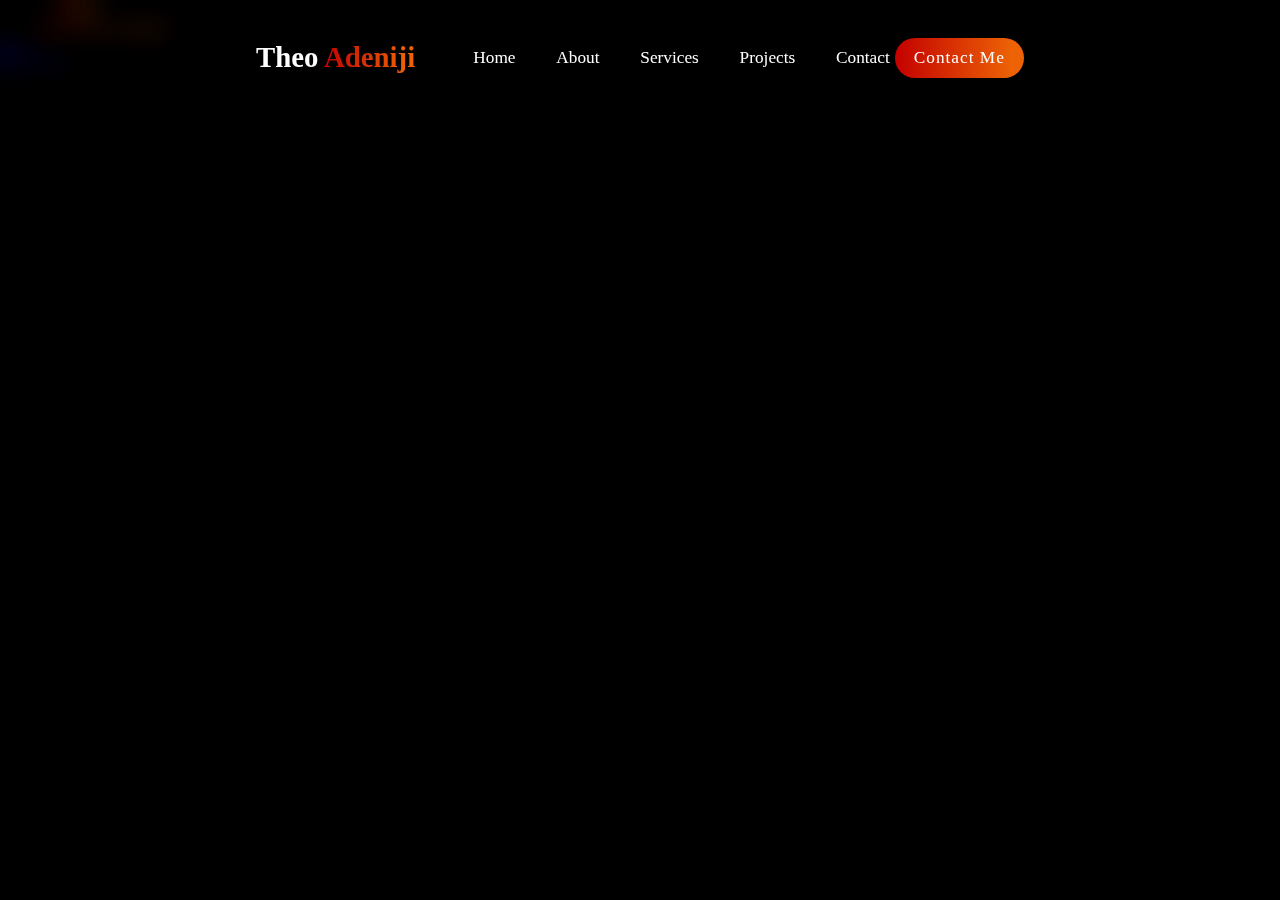
==== index.html @ c871f77f "first commit" ====
<!DOCTYPE html>
<html lang="en">
  <head>
    <meta charset="UTF-8" />
    <meta name="viewport" content="width=device-width, initial-scale=1.0" />
    <title> Theo's Portfolio Website</title>
    <link rel="stylesheet" href="style.css" />
    <link
      href="https://unpkg.com/boxicons@2.1.4/css/boxicons.min.css"
      rel="stylesheet"
    />
  </head>
  <body>

    <header class="header">

      <a href="Home" class="logo">
        Theo <span>Adeniji</span>
      </a>  

      <i class="bx bx-menu" id="Menu-icon"></i>

      <nav class="navbar">
        <a href="#Home">Home</a>
        <a href="#About" class="">About</a>
        <a href="#Services" class="">Services</a>
        <a href="#Projects" class="">Projects</a>
        <a href="#Conctact" class="">Contact</a>
      </nav>
      <button class="gradient-btn">Contact Me</button>
        
      </button>
    </header>
    <section class="home" id="home">
        <div class="home-content">
            <h1>Hi, It's<span>Theo</span></h1>
            <h3>
                I'm an <span>Aspiring Software Engineer</span>
            </h3>
            <p> Lorem ipsum dolor sit amet consectetur, adipisici
                ng elit. Odio accusamus in quam, itaque
                voluptatibus cum alias,
                 voluptatum labore facere corporis eos dolori
                 bus placeat. Officiis 
                 dignissimos adipisci, ducimus eveniet
                  molestias quas!</p>
                  <div class="social-icons">
                    <a href="#">
                        <i class="bx bxl-github"></i>
                    </a>

                    <a href="#">
                        <i class="bx bxl-Linkedin-square"></i>
                    </a>

                    <a href="#">
                        <i class="bx bxl-instagram-alt"></i>
            </a>
        </div>

        <div class="btn-group">
            <a href="#" class="btn">Hire Me</a>
            <a href="#Contact"
             class="btn">Contact</a>
        </div>
    </div>

        <div class="home-img">
            <img src="image.jpg" alt="">

    </div>
    </section>


    <script src="script.js"></script>
  </body>
</html>
---- style.css ----
* {
    margin: 0;
    padding: 0;
    box-sizing: border-box;
    text-decoration: none;
    scroll-behavior: smooth;
    font-family: "Futura PT";
  }
  :root {
    --bg-color: #000000;
    --second-bg-color: #101010;
    --text-color: white;
    --main-color: #ea580c;
  }
  html {
    font-size: 60%;
    overflow-x: hidden;
  }
  body{
    background: var(--bg-color);
    color: car(--text-color);

  }
  .header{
    position: fixed;
    width: 100%;
    top: 0;
    left: 0;
    padding: 4rem 20%;
    background: rgba(0,0,0,0.4);
    backdrop-filter: blur(12px);
    display: flex;
    justify-content: space-between;
    align-items: center;
    z-index: 1000;
}
#menu-icon{
 font-size: 3.5rem;   
 color: var(--main-color);
 display: none;

}
.logo{
    font-size: 3rem;
    color: var(--text-color);
    font-weight: 800;
    cursor: pointer;
    transition: 0.3s ease-in-out;
}
.logo:hover{
    transform: scale(1,1);
 }

 span{
    background: linear-gradient(
        270deg,
        #ec6205 10%,
        #c40000 100%
    );
    background-clip: text;
    color: transparent;
}

.navbar a{
    font-size: 1.8rem;
    color: var(--text-color);
    margin-left: 4rem;
    font-weight: 500
    transition 0.3s ease-in-out
    border-bottom 3px solid transparent
}
.navbar a:hover{
    color:var(--main-color);
    border-bottom: 3px solid var(--main-color);
}
.gradient-btn{
    font-size: 1.8rem;
    padding: 1rem 2rem;
    border-radius: 3rem;
    background: linear-gradient(
        270deg,
        #ec6205 10%,
        #c40000 100%
    );
    letter-spacing: 1px;
    cursor: pointer;
    transition: 0.3s ease-in-out;
    color: white;
    border: none;
    text-wrap: nowrap;
}
.gradient-btn:hover{
    transform: scale(1.05);
}
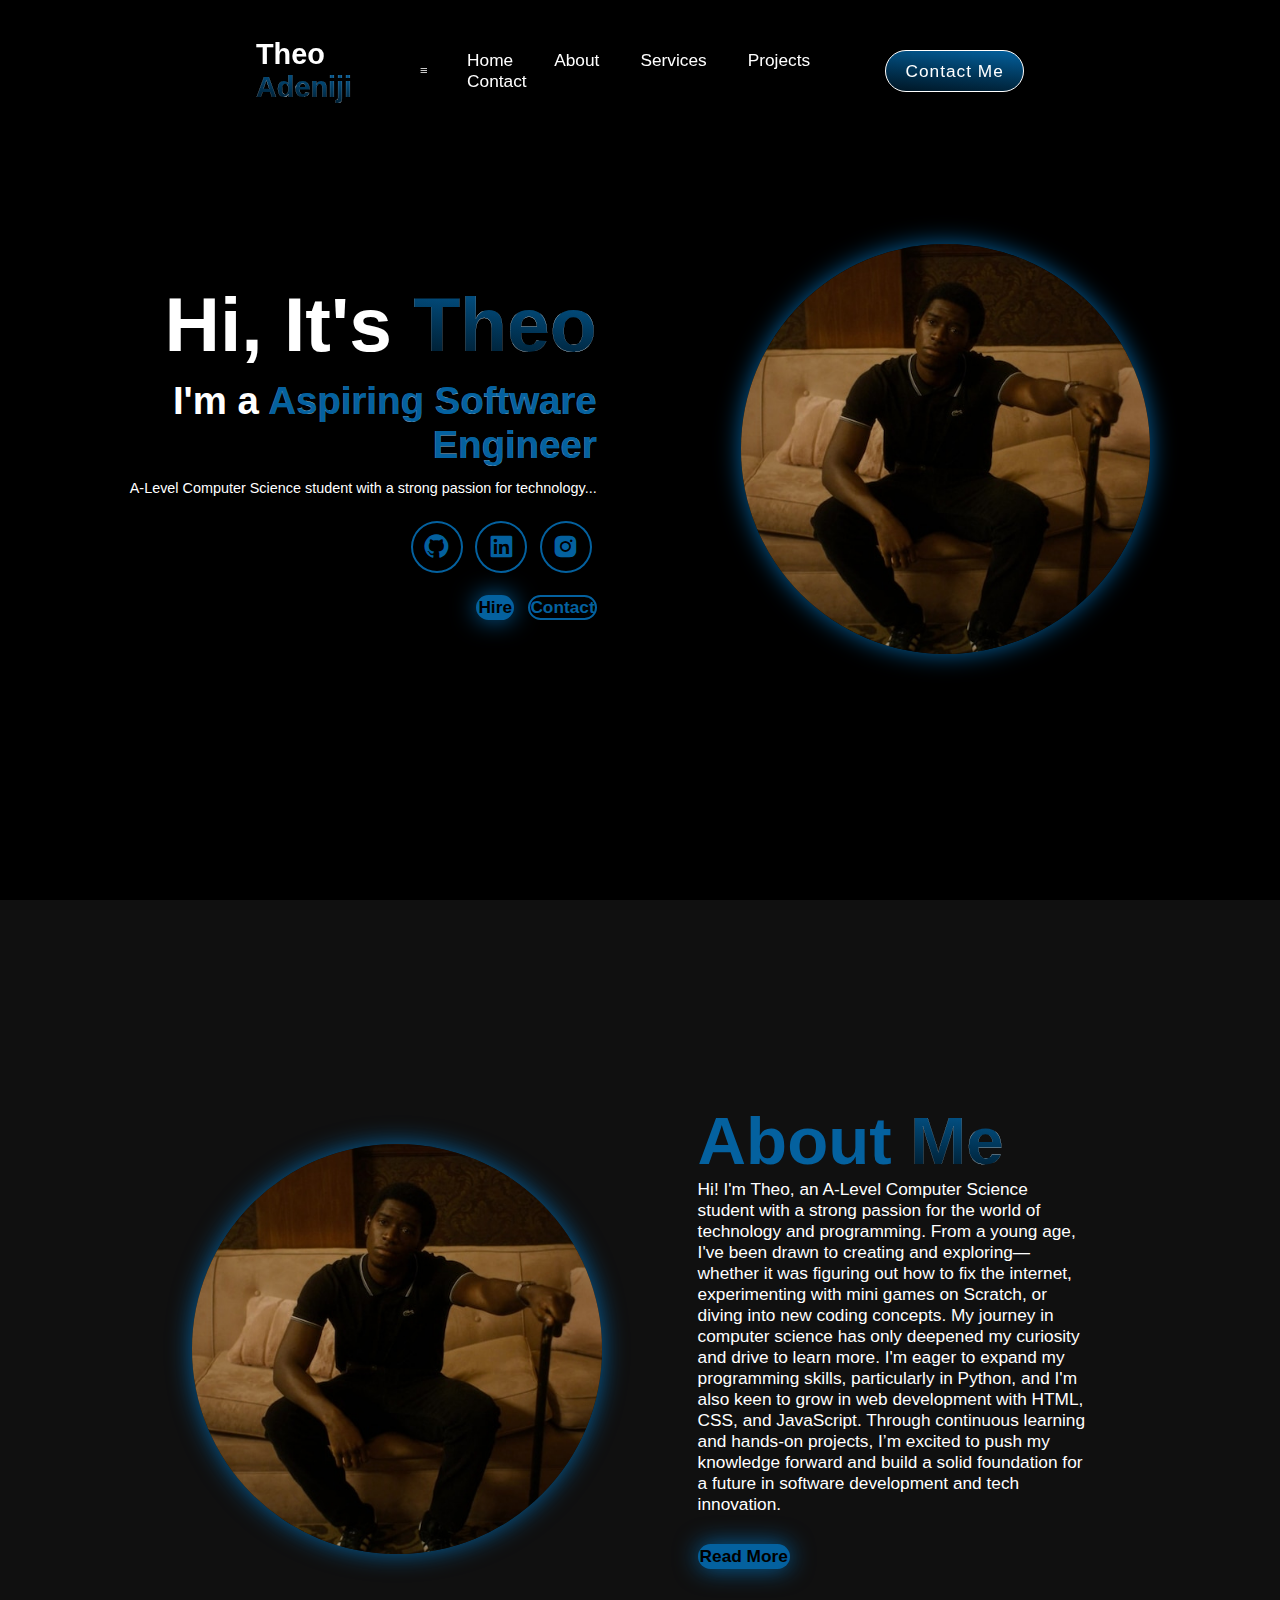
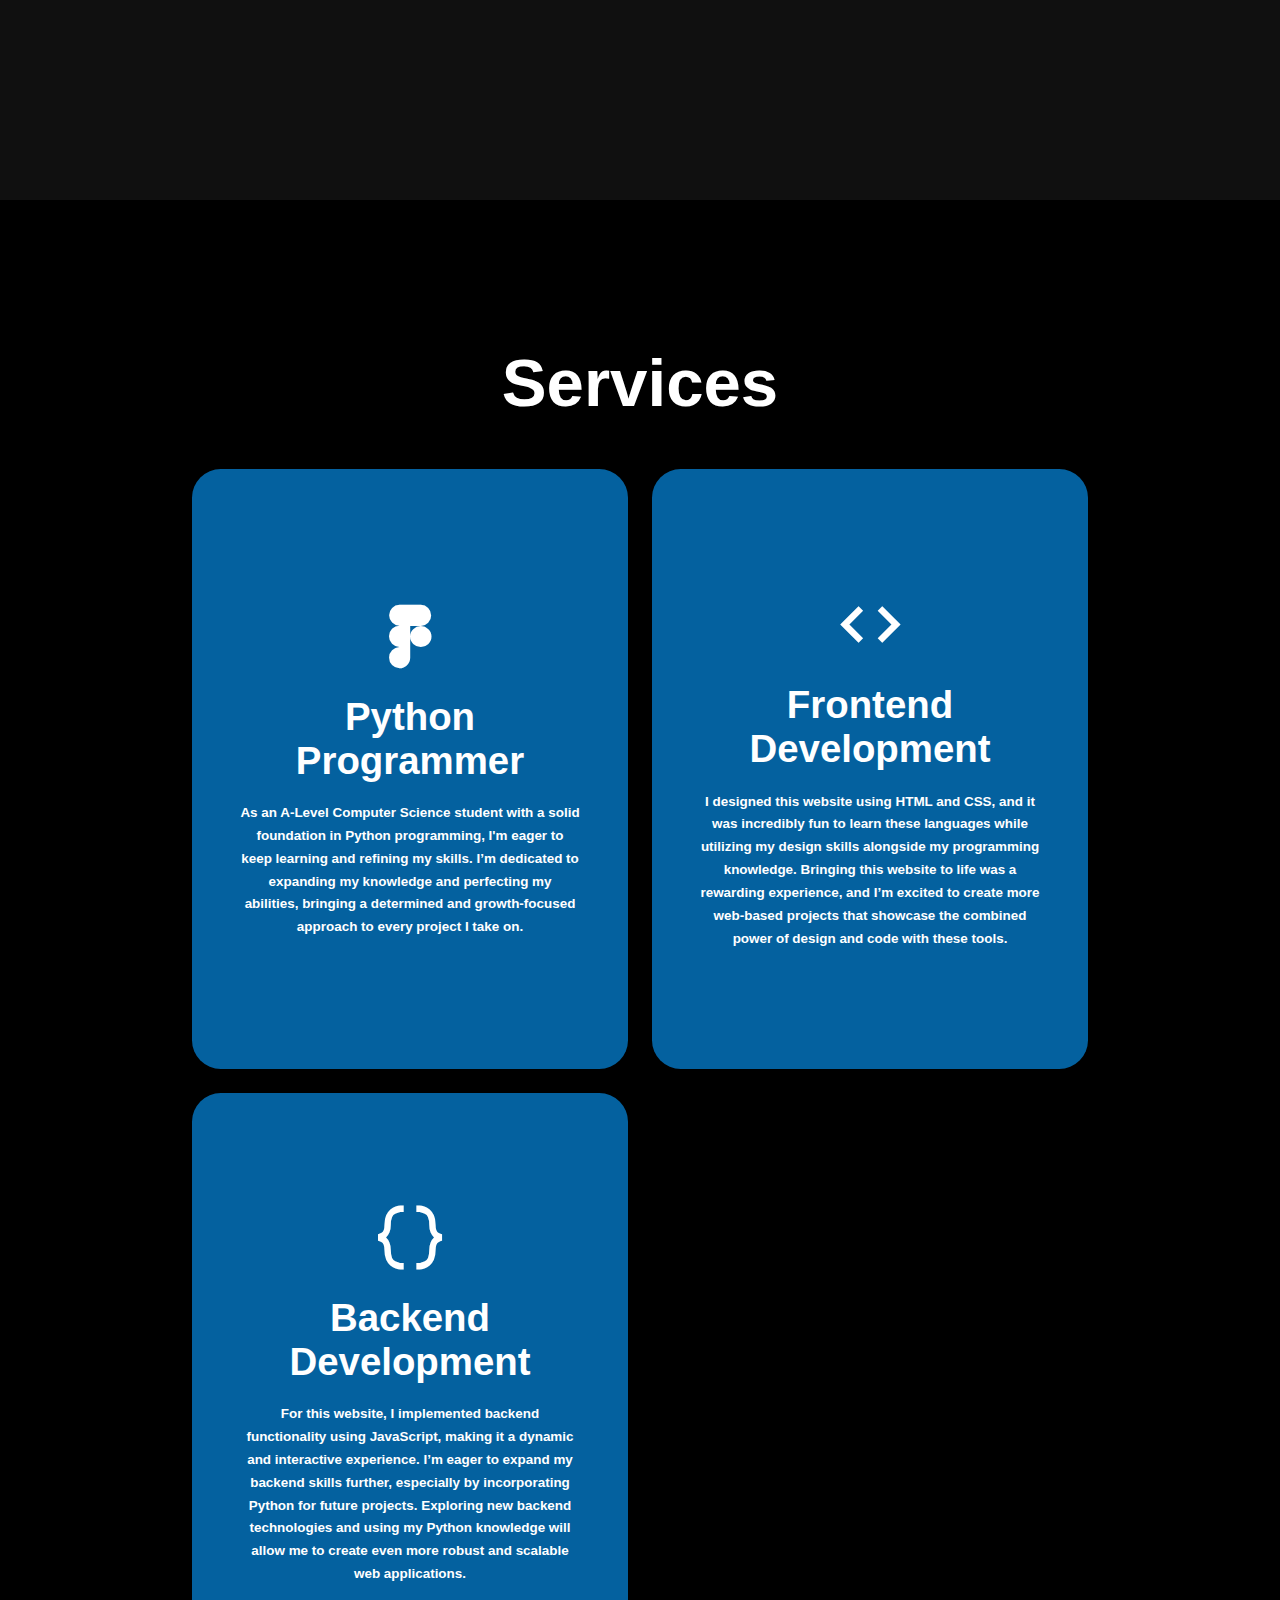
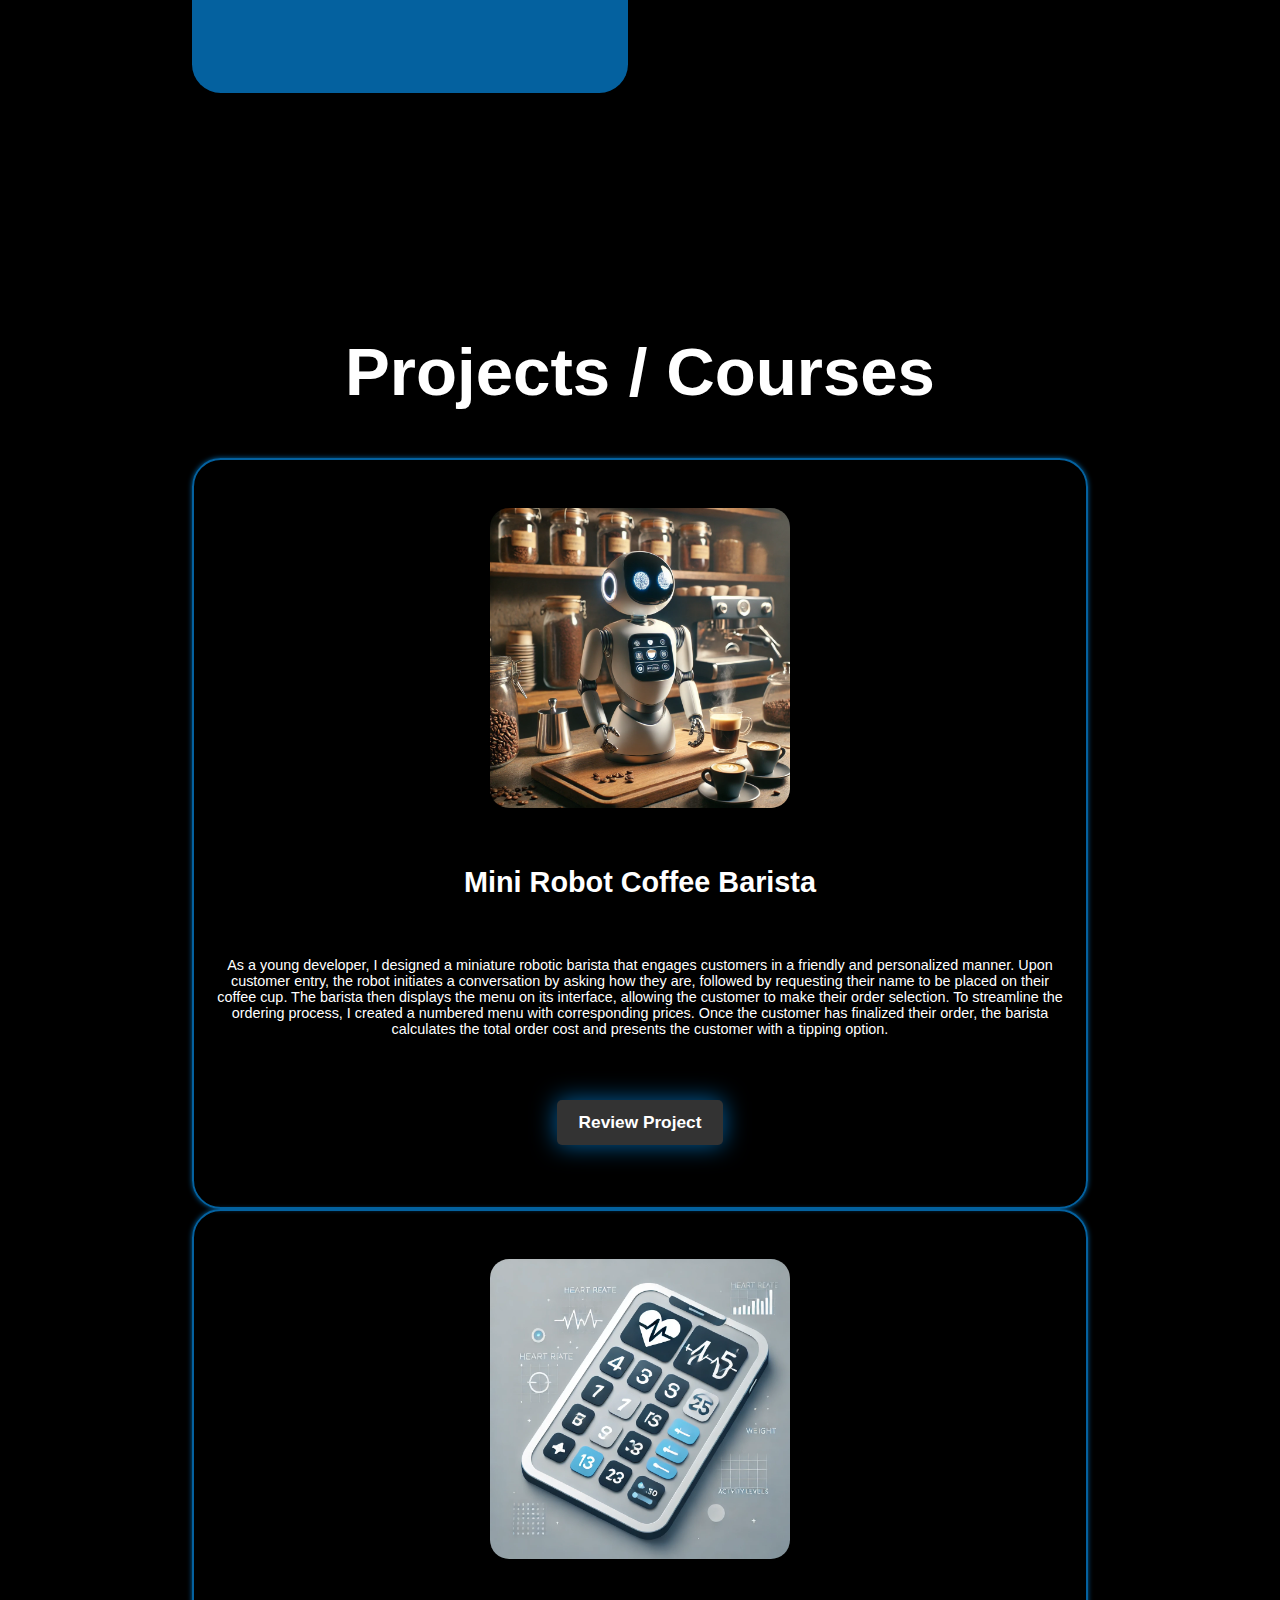
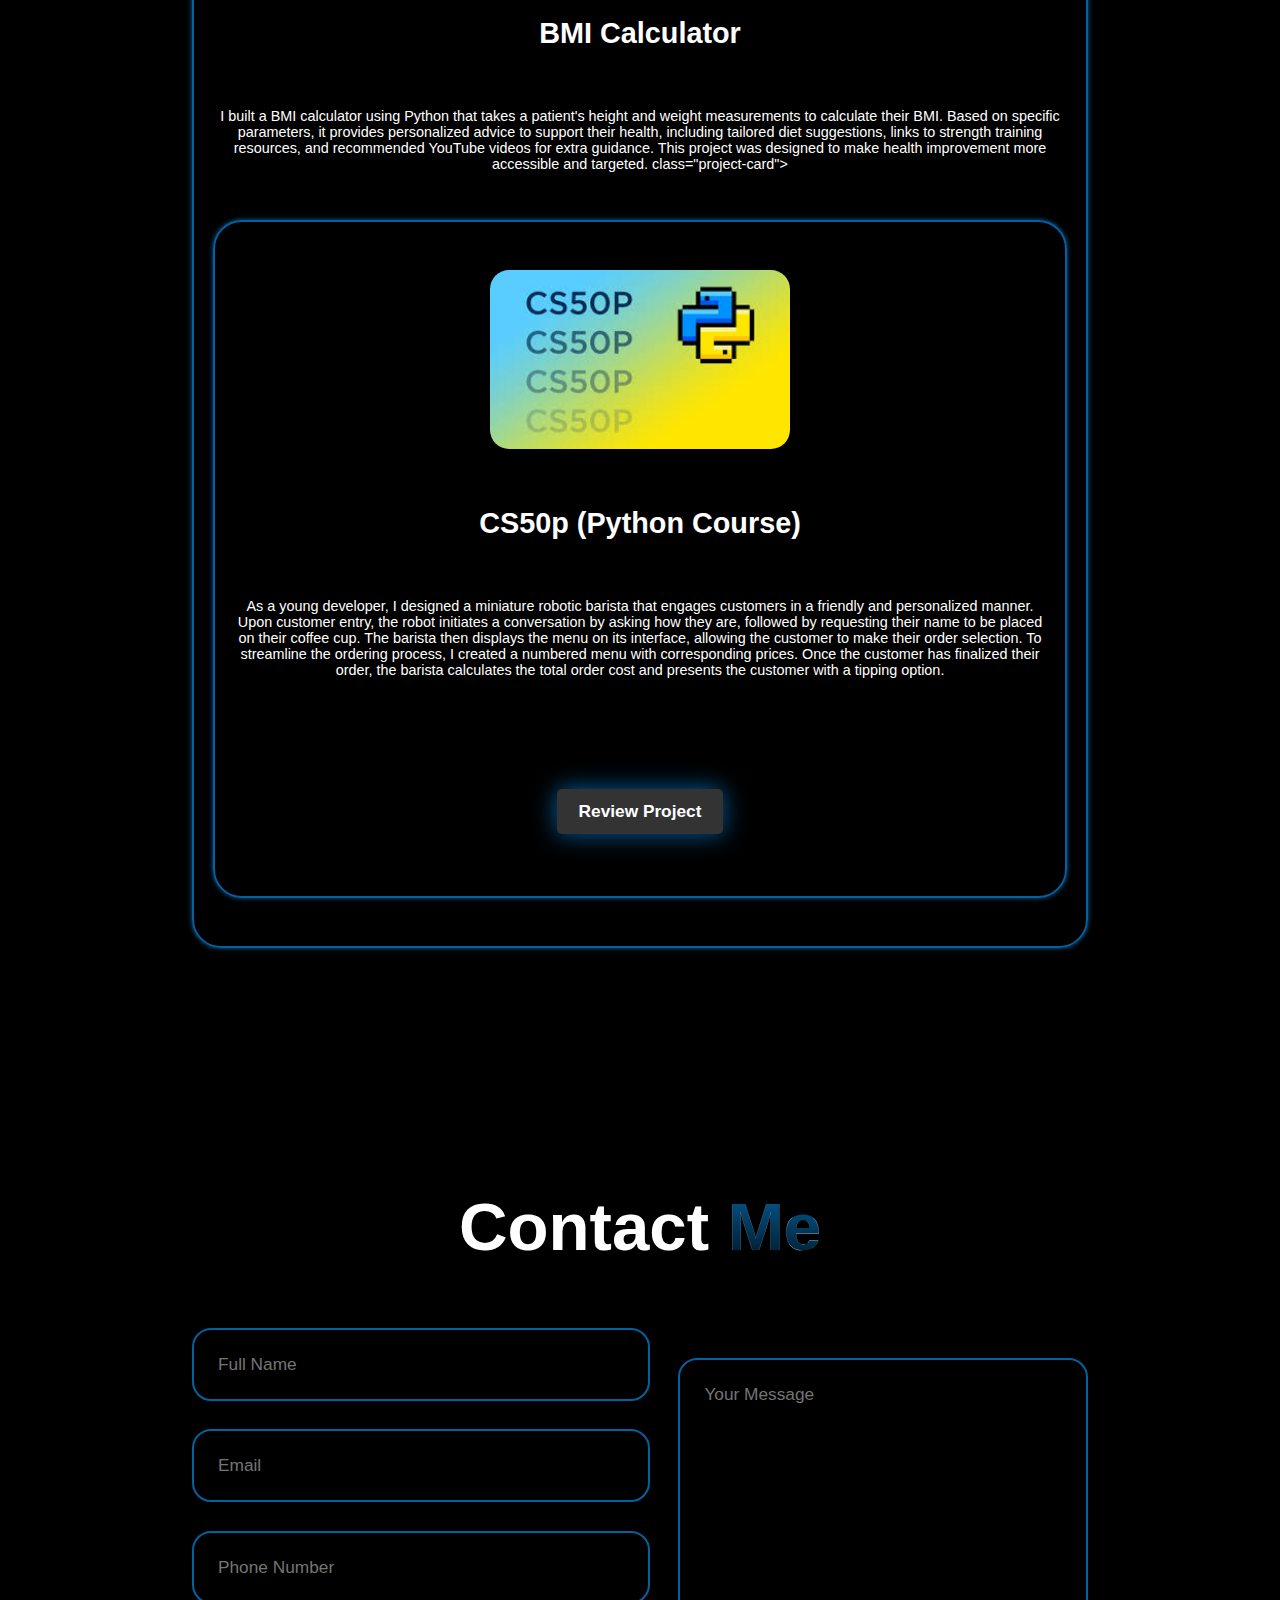
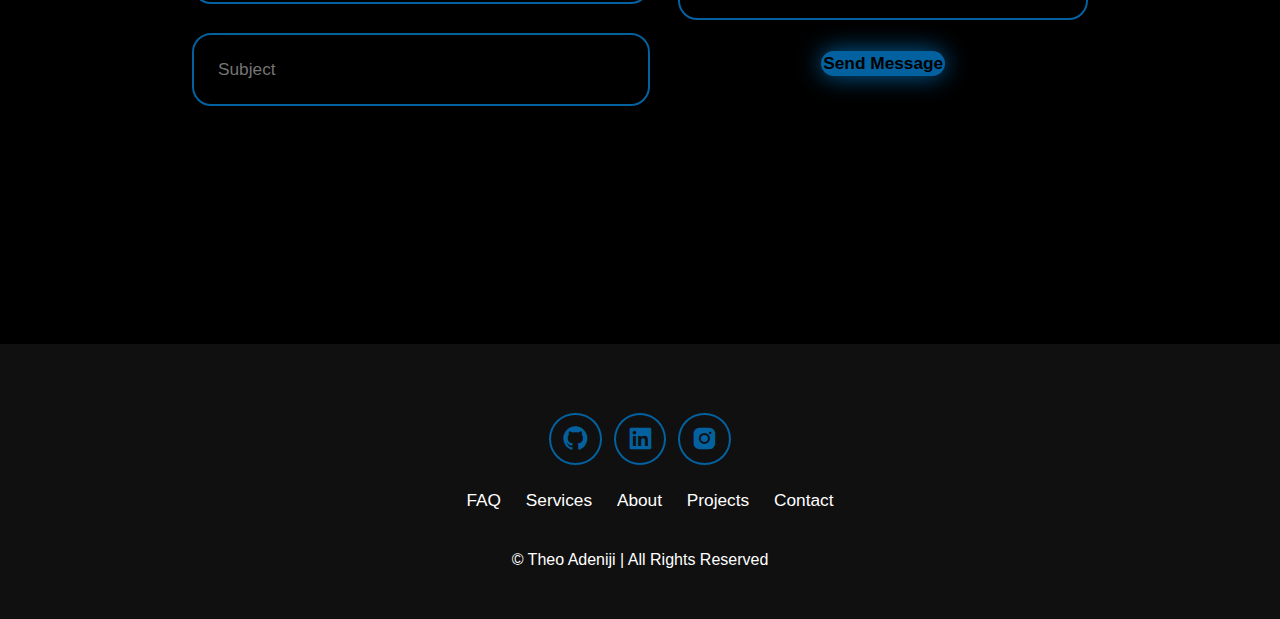
==== commit 5f3d73dc: "moving up a dirctory in github" ====
--- a/index.html
+++ b/index.html
@@ -1,77 +1,188 @@
 <!DOCTYPE html>
 <html lang="en">
-  <head>
+<head>
     <meta charset="UTF-8" />
     <meta name="viewport" content="width=device-width, initial-scale=1.0" />
-    <title> Theo's Portfolio Website</title>
+    <title>Theo's Portfolio Website</title>
     <link rel="stylesheet" href="style.css" />
-    <link
-      href="https://unpkg.com/boxicons@2.1.4/css/boxicons.min.css"
-      rel="stylesheet"
-    />
-  </head>
-  <body>
+    <link href="https://unpkg.com/boxicons@2.1.4/css/boxicons.min.css" rel="stylesheet" />
+</head>
+<body>
 
-    <header class="header">
+<header class="header">
+    <a href="#home" class="logo">
+        Theo <span>Adeniji</span>
+    </a>  
 
-      <a href="Home" class="logo">
-        Theo <span>Adeniji</span>
-      </a>  
+    <i class="bx bx-menu" id="Menu-icon"></i>
 
-      <i class="bx bx-menu" id="Menu-icon"></i>
+    <nav class="navbar">
+        <a href="#home">Home</a>
+        <a href="#about">About</a>
+        <a href="#services">Services</a>
+        <a href="#projects">Projects</a>
+        <a href="#contact">Contact</a>
+        
+    </nav>
+    
+    <a href="mailto:theoadeniji7@gmail.com" class="gradient-btn">Contact Me</a>
+    
+</header>
 
-      <nav class="navbar">
-        <a href="#Home">Home</a>
-        <a href="#About" class="">About</a>
-        <a href="#Services" class="">Services</a>
-        <a href="#Projects" class="">Projects</a>
-        <a href="#Conctact" class="">Contact</a>
-      </nav>
-      <button class="gradient-btn">Contact Me</button>
-        
-      </button>
-    </header>
-    <section class="home" id="home">
-        <div class="home-content">
-            <h1>Hi, It's<span>Theo</span></h1>
-            <h3>
-                I'm an <span>Aspiring Software Engineer</span>
-            </h3>
-            <p> Lorem ipsum dolor sit amet consectetur, adipisici
-                ng elit. Odio accusamus in quam, itaque
-                voluptatibus cum alias,
-                 voluptatum labore facere corporis eos dolori
-                 bus placeat. Officiis 
-                 dignissimos adipisci, ducimus eveniet
-                  molestias quas!</p>
-                  <div class="social-icons">
-                    <a href="#">
-                        <i class="bx bxl-github"></i>
-                    </a>
+<section class="home" id="home">
+    <div class="home-content">
+        <h1>Hi, It's <span>Theo</span></h1>
+        <h3 class="text-animation">I'm a <span></span></h3>
 
-                    <a href="#">
-                        <i class="bx bxl-Linkedin-square"></i>
-                    </a>
-
-                    <a href="#">
-                        <i class="bx bxl-instagram-alt"></i>
-            </a>
+        <p>A-Level Computer Science student with a strong passion for technology...</p>
+        <div class="social-icons">
+            <a href="https://github.com/Itztheobtw10"><i class="bx bxl-github"></i></a>
+            <a href="https://www.linkedin.com/public-profile/settings"><i class="bx bxl-linkedin-square"></i></a>
+            <a href="https://www.instagram.com/itztheobtw/"><i class="bx bxl-instagram-alt"></i></a>
         </div>
-
         <div class="btn-group">
-            <a href="#" class="btn">Hire Me</a>
-            <a href="#Contact"
-             class="btn">Contact</a>
+            <a href="#" class="btn">Hire</a>
+            <a href="#contact" class="btn">Contact</a>
         </div>
     </div>
+    <div class="home-img">
+        <img src="/docs/franklin.jpg" alt="">
+    </div>
+</section>
 
-        <div class="home-img">
-            <img src="image.jpg" alt="">
+<section class="about" id="about">
+    <div class="about-img">
+        <img src="franklin.jpg" alt="">
+    </div>
+    <div class="about-content">
+        <h2>About <span>Me</span></h2>
+        <p>Hi! I'm Theo, an A-Level Computer Science student with a strong passion for the world of technology and programming. From a young age, I've been drawn to creating and exploring—whether it was figuring out how to fix the internet, experimenting with mini games on Scratch, or diving into new coding concepts. My journey in computer science has only deepened my curiosity and drive to learn more.
 
+            I'm eager to expand my programming skills, particularly in Python, and I'm also keen to grow in web development with HTML, CSS, and JavaScript. Through continuous learning and hands-on projects, I’m excited to push my knowledge forward and build a solid foundation for a future in software development and tech innovation.</p>
+        <a href="#" class="btn">Read More</a>
     </div>
-    </section>
+</section>
+
+<section class="services" id="services">
+    <h2 class="heading">Services</h2>
+    <div class="services-container">
+        <div class="service-box">
+            <div class="service-info">
+                <i class="bx bxl-figma"></i>
+                <h4>Python Programmer</h4>
+                <p>As an A-Level Computer Science student with a solid foundation in Python programming, I'm eager to keep learning and refining my skills. I’m dedicated to expanding my knowledge and perfecting my abilities, bringing a determined and growth-focused approach to every project I take on.</p>
+            </div>
+        </div>
+        <div class="service-box">
+            <div class="service-info">
+                <i class="bx bx-code"></i>
+                <h4>Frontend Development</h4>
+                <p>I designed this website using HTML and CSS, and it was incredibly fun to learn these languages while utilizing my design skills alongside my programming knowledge. Bringing this website to life was a rewarding experience, and I’m excited to create more web-based projects that showcase the combined power of design and code with these tools.
 
 
-    <script src="script.js"></script>
-  </body>
-</html>+
+
+
+
+                </p>
+            </div>
+        </div>
+        <div class="service-box">
+            <div class="service-info">
+                <i class="bx bx-code-curly"></i>
+                <h4>Backend Development</h4>
+                <p>For this website, I implemented backend functionality using JavaScript, making it a dynamic and interactive experience. I’m eager to expand my backend skills further, especially by incorporating Python for future projects. Exploring new backend technologies and using my Python knowledge will allow me to create even more robust and scalable web applications.</p>
+            </div>
+        </div>
+    </div>
+</section>
+
+<section class="projects" id="projects">
+    <h2 class="heading">Projects / Courses</h2>
+    <div class="project-box">
+        <div class="project-card">
+            <img src="coffee.png" alt="">
+            <h3>Mini Robot Coffee Barista</h3>
+            <p>As a young developer, I designed a miniature robotic barista that engages
+                customers in a friendly and personalized manner. Upon customer entry, the
+                robot initiates a conversation by asking how they are, followed by requesting
+                their name to be placed on their coffee cup. The barista then displays the menu
+                on its interface, allowing the customer to make their order selection.
+                To streamline the ordering process, I created a numbered menu with
+                corresponding prices. Once the customer has finalized their order, the barista
+                calculates the total order cost and presents the customer with a tipping option.</p>
+            <div class="btn">Review Project</div>
+        </div>
+        <div class="project-card">
+            <img src="bmi.png" alt="">
+            <h3>BMI Calculator</h3>
+            <p>I built a BMI calculator using Python that takes a patient's height and weight measurements to calculate their BMI.
+                 Based on specific parameters, it provides personalized advice to support their health, including tailored diet suggestions, links to strength training resources, and recommended YouTube videos for extra guidance.
+                  This project was designed to make health improvement more accessible and targeted.
+                  class="project-card">
+
+        <div class="project-card">
+        <img src="cs50.jpg" alt="">
+                        <h3>CS50p (Python Course)</h3>
+                        <p>As a young developer, I designed a miniature robotic barista that engages
+                            customers in a friendly and personalized manner. Upon customer entry, the
+                            robot initiates a conversation by asking how they are, followed by requesting
+                            their name to be placed on their coffee cup. The barista then displays the menu
+                            on its interface, allowing the customer to make their order selection.
+                            To streamline the ordering process, I created a numbered menu with
+                            corresponding prices. Once the customer has finalized their order, the barista
+                            calculates the total order cost and presents the customer with a tipping option.</p>
+                    
+
+        
+        
+
+
+
+
+
+            </p>
+            <div class="btn">Review Project</div>
+        </div>
+    </div>
+</section>
+
+<section class="contact" id="contact">
+    <h2 class="heading">Contact <span>Me</span></h2>
+    <form action="#">
+        <div class="input-group">
+            <div class="input-box">
+                <input type="text" placeholder="Full Name">
+                <input type="email" placeholder="Email">
+            </div>
+            <div class="input-box">
+                <input type="number" placeholder="Phone Number">
+                <input type="text" placeholder="Subject">
+            </div>
+        </div>
+        <div class="input-group-2">
+            <textarea placeholder="Your Message" cols="30" rows="10"></textarea>
+            <input type="submit" value="Send Message" class="btn">
+        </div>
+    </form>
+</section>
+
+<footer class="footer">
+    <div class="social-icons">
+        <a href="#"><i class="bx bxl-github"></i></a>
+        <a href="#"><i class="bx bxl-linkedin-square"></i></a>
+        <a href="#"><i class="bx bxl-instagram-alt"></i></a>
+    </div>
+    <ul class="list">
+        <li><a href="#">FAQ</a></li>
+        <li><a href="#services">Services</a></li>
+        <li><a href="#about">About</a></li>
+        <li><a href="#projects">Projects</a></li>
+        <li><a href="#contact">Contact</a></li>
+    </ul>
+    <p class="copyright">© Theo Adeniji | All Rights Reserved</p>
+</footer>
+
+<script src="script.js"></script>
+</body>
+</html>
--- a/style.css
+++ b/style.css
@@ -4,21 +4,22 @@
     box-sizing: border-box;
     text-decoration: none;
     scroll-behavior: smooth;
-    font-family: "Futura PT";
+    font-family: "Futura-pt", sans-serif;
   }
   :root {
-    --bg-color: #000000;
     --second-bg-color: #101010;
     --text-color: white;
-    --main-color: #ea580c;
+    --main-color: #04619f;
   }
   html {
     font-size: 60%;
     overflow-x: hidden;
   }
   body{
-    background: var(--bg-color);
-    color: car(--text-color);
+    background-color: #000000;
+    background-image: linear-gradient(deg, #000000 0%, #000000 74%);;
+    height: 100vh;
+    color: var(--text-color);
 
   }
   .header{
@@ -52,11 +53,9 @@
  }
 
  span{
-    background: linear-gradient(
-        270deg,
-        #ec6205 10%,
-        #c40000 100%
-    );
+    background-image:linear-gradient(5deg in oklab , #001625, #04619f);
+    -webkit-text-stroke: .100000px #ffffff;
+    stroke: .25px #ffffff;
     background-clip: text;
     color: transparent;
 }
@@ -71,24 +70,514 @@
 }
 .navbar a:hover{
     color:var(--main-color);
-    border-bottom: 3px solid var(--main-color);
+    border-bottom: 5px solid var(--main-color);
 }
 .gradient-btn{
     font-size: 1.8rem;
     padding: 1rem 2rem;
     border-radius: 3rem;
-    background: linear-gradient(
-        270deg,
-        #ec6205 10%,
-        #c40000 100%
-    );
+    background-image: linear-gradient(5deg in oklab , #001625, #04619f);
+    border: #fff 1.5px solid;
     letter-spacing: 1px;
     cursor: pointer;
     transition: 0.3s ease-in-out;
     color: white;
-    border: none;
     text-wrap: nowrap;
 }
 .gradient-btn:hover{
-    transform: scale(1.05);
-}+    transform: scale(1.1);
+    transform: translate(0, -5px);
+}
+
+.gradient-btn:active{
+    transform: translate(0, 0);
+    transition-duration: 100ms;
+}
+
+section{
+  min-height: 100vh;
+  padding: 10rem 15%;
+}
+
+.home{
+  display: flex;
+  align-items: center;
+  justify-content: center;
+  gap: 15rem;
+}
+
+.home-content{
+  display: flex;
+  flex-direction: column;
+  align-items: flex-end;
+  text-align: right;
+}
+
+.home-content h1{
+  color: #ffffff;
+  font-size: 8rem;
+  font-weight: 700;
+  margin-top: 1.5rem;
+}
+.home-content h3{
+  color: #ffffff;
+  margin: 1rem 0;
+  font-size: 4rem;
+}
+.home-content p{
+  width: max-content;
+  font-size: 1.5rem;
+  font-weight: 500;
+  line-height: 1.8;
+  color: #ffffff;
+}
+
+.home-img img {
+  width: 32vw;
+  border-radius: 50%;
+  box-shadow: 0 0 25px var(--main-color);
+  transition: 0.4s ease-in-out;
+}
+
+.home-img img:hover {
+  box-shadow: 0 0 25px var(--main-color),
+              0 0 50px var(--main-color),
+              0 0 100px var(--main-color);
+}
+
+.social-icons a{
+  display: inline-flex;
+  justify-content: center;
+  align-items: center;
+  font-size: 3rem;
+  padding: 1rem;
+  background: transparent;
+  border: 2px solid var(--main-color);
+  border-radius: 50%;
+  color: var(--main-color);
+  margin: 0 .5rem;
+  transition: ease-in-out;
+  margin-top: 2rem;
+  margin-bottom: .5rem;
+}
+.social-icons a:hover{
+  color: var(--text-color);
+  background-color: var(--main-color);
+  transform: scale(1.2)translateY(-5px);
+  box-shadow: 0 0 25px var(--main-color);
+}
+.btn-group{
+  display: flex;
+  gap: 1.5rem;
+  margin-top: .25rem;
+}
+
+.btn{
+  display: inline-block;
+  padding: 1rem,3rem;
+  background-color: var(--main-color);
+  box-shadow: 0 0 25px var(--main-color);
+  border-radius: 3rem;
+  font-size: 1.8rem;
+  color: black;
+  border: 2px solid transparent;
+  font-weight: 600;
+  transition: ease-in-out;
+  margin: 1.5rem 0;
+}
+.btn:hover{
+  transform: scale(1.05);
+  box-shadow: 0 0 25px var(--main-color),
+              0 0 50PX var(--main-color);
+}
+.btn-group a:nth-of-type(2){
+  background-color: black;
+  color: var(--main-color);
+  border: 2px solid var(--main-color);
+  box-shadow: 0 0 25px transparent;
+}
+.btn-group a:nth-of-type(2):hover{
+  box-shadow: 0 0 25px var(--main-color);
+  background-color: var(--main-color);
+  color: black;
+}
+.text-animation{
+  font-size: 34px;
+  font-weight: 600;
+  min-width: 280px;
+}
+.text-animation span{
+  position: relative;
+ 
+}
+.text-animation span::before{
+  content: "Aspiring Software Engineer";
+  color: var(--main-color);
+  animation: words 20s infinite;
+}
+.text-animation span::after{
+  content: "";
+  background-color: var(--bg-color);
+  position: absolute;
+  width: calc(100% + 8px);
+  height: 100%;
+  border-left: 3px solid var(--bg-color);
+  right: -8px;
+  animation: cursor 0.6s infinite, typing 20s steps(20)infinite;
+}
+@keyframes cursor{
+  to{
+    border-left: 2px solid var(--main-color);
+  }
+}
+@keyframes words{
+  0%,
+  20%{
+    content: "Comp Sci Student";
+  }
+  21%,
+  40%{
+    content: "Web Designer"
+  }
+  41%,
+  60%{
+    content: "Innovator";
+  }
+  61%,
+  80%{
+    content: "A-Level Student";
+  }
+  81%,
+  100%{
+    content: "Forex Trader";
+  }
+}
+@keyframes typing{
+  10%,
+  15%,
+  30%,
+  35%,
+  50%,
+  55%,
+  70%,
+  75%,
+  90%,
+  95%{
+    width: 0;
+  }
+  5%,
+  20%,
+  25%,
+  40%,
+  45%,
+  60%,
+  65%,
+  80%,
+  85%{
+    width: calc(100% + 8px);
+  }
+}
+
+.about{
+  display: flex;
+  justify-content: center;
+  align-items: center;
+  gap: 10rem;
+  background-color: var(--second-bg-color);
+}
+.about-img img{
+  width: 32vw;
+  border: 50%;
+  border-radius: 50%;
+  box-shadow: 0 0 25px var(--main-color);
+  transition: 0.4s ease-in-out;
+}
+.about-img img:hover{
+  box-shadow: 0 0 25px var(--main-color),
+              0 0 50px var(--main-color),
+              0 0 100px var(--main-color);
+}
+.about-content h2{
+  font-size: 7rem;
+  text-align: left;
+  color: var(--main-color);
+}
+.about-content p{
+  font-size: 1.8rem;
+  color: #ffffff;
+  
+}
+.about-content .btn{
+  margin: 3rem 0;
+}
+
+::-webkit-scrollbar{
+  width: 20px;
+}
+::-webkit-scrollbar-thumb{
+  background-color: var(--main-color);
+}
+::-webkit-scrollbar-track{
+  background-color: var(--bg-color);
+}
+
+.heading{
+  text-align: center;
+  font-size: 7rem;
+  margin: 5rem 0;
+
+}
+.services{
+  background-color: var(--bg-color);
+  color: white;
+
+}
+.services h2{
+  color: var(--text-color)
+}
+.services-container{
+  display: grid;
+  grid-template-columns: repeat(auto-fit,minmax(300px,1fr));
+  align-items: center;
+  gap: 2.5rem;
+}
+.service-box{
+  display: flex;
+  justify-content: center;
+  align-items: center;
+  background-color: var(--main-color);
+  height: 600px;
+  border-radius: 3rem;
+  cursor: pointer;
+  border: 5px solid transparent
+  transition: 0.3s ease-in-out;
+}
+.service-box:hover{
+  background: var(--second-bg-color);
+  color: var(--main-color);
+  border: 5px solid var(--main-color);
+  transform: scale(1.03);
+}
+.service-info{
+  display: flex;
+  flex-direction: column;
+  text-align: center;
+  justify-content: center;
+  align-items: center;
+  padding: 5rem;
+}
+.service-info h4{
+  font-size: 4rem;
+  margin: 2rem;
+  font-weight: 800;
+}
+.service-info p{
+  font-size: 1.4rem;
+  font-weight: 600;
+  line-height: 1.7;
+}
+.service-info i{
+  font-size: 8rem;
+  
+}
+.project{
+  background-color: var(--second-bg-color);
+}
+.heading{
+  color: white;
+}
+
+.project-box{
+  grid-template-columns: repeat(auto-fit,minmax(350px,1fr));
+  place-items: center;
+  gap: 3rem;
+  row-gap: 5rem;
+}
+.project-card{
+  display: flex;
+  flex-direction: column;
+  align-items: center;
+  justify-content: center;
+  text-align: center;
+  background-color: var(--bg-color);
+  border: 2px solid var(--main-color);
+  border-radius: 3rem;
+  gap: 5rem;
+  padding: 5rem 2rem;
+  overflow: hidden;
+  cursor: pointer;
+  box-shadow: 0 0 5px var(--main-color);
+  transition: 0.3s ease-in-out;
+}
+.project-card:hover{
+  box-shadow: 0 0 25px var(--main-color),
+              0 0 50px var(--main-color);
+  transform: scale(1.02);
+}
+
+.project-card img {
+  width: 100%;
+  height: auto;
+  border-radius: 8px;
+}
+
+.project-card h3 {
+  font-size: 1.5em;
+  margin: 10px 0;
+}
+
+.project-card p {
+  font-size: 1em;
+  color: #666;
+}
+
+.project-card .btn {
+  margin-top: 15px;
+  display: inline-block;
+  padding: 10px 20px;
+  background-color: #333;
+  color: #fff;
+  border-radius: 5px;
+  cursor: pointer;
+  text-align: center;
+  transition: background-color 0.3s;
+}
+
+.project-card:hover {
+  transform: scale(1.05);
+}
+
+.project-card img{
+  max-width: 300px;
+  border-radius: 2em;
+  object-fit: cover;
+}
+.project-card h3{
+  font-size: 3rem;
+  color: #ffffff
+}
+.project-card p{
+  font-size: 1.5rem;
+  color: #ffffff;
+}
+.contact{
+  background-color: var(--bg-color);
+}
+.contact h2{
+  margin-bottom: 3rem;
+  color: var(--text-color);
+}
+.contact form{
+  display: flex;
+  align-items: center;
+  justify-content: center;
+  gap: 3rem;
+  margin: 5rem 0;
+  text-align: center;
+
+}
+.contact form .input-box input,
+.contact form textarea{
+  width: 100%;
+  padding: 2.5rem;
+  font-size: 1.8rem;
+  color: var(--text-color);
+  background-color: var(--bg-color);
+  border-radius: 2rem;
+  border: 2px solid var(--main-color);
+  margin: 1.5rem 0;
+  resize: none;
+}
+.footer{
+  background-color: var(--second-bg-color);
+  padding: 50px 0;
+  width: 100v;
+  position: relative;
+  left: 0;
+ 
+}
+.footer .social-icons{
+  text-align: center;
+  margin-bottom: 20px;
+}
+.footer ul{
+  text-align: center;
+  font-size: 1.8rem;
+  margin-top: 20px;
+}
+.footer ul li{
+  display: inline-block;
+  margin-left: 20px;
+}
+.footer ul li a{
+  color: white;
+  border-bottom: 3px solid transparent;
+  transition: 0.3s ease-in-out;
+}
+.footer ul li a:hover{
+  border-bottom: 3px solid var(--main-color);
+}
+.footer .copyright{
+  text-align: center;
+  margin-top: 40px;
+  font-size: 16px;
+  margin-bottom: 0;
+  color: white;
+ 
+}
+
+@media(max-width:1258px){
+  #menu-icon{
+    display: block;
+  }
+  .navbar{
+    position: absolute;
+    top: 100%;
+    right: 0;
+    width: 50%;
+    padding: 1rem 3rem;
+    background: rgba(0,0,0,0.8);
+    border-bottom-left-radius: 2rem;
+    border-left: 2px solid var(--main-color);
+    border-bottom: 2px solid var(--main-color);
+  }
+  .navbar a{
+    display: block;  
+    font-size: 2rem;
+    margin: 3rem 0;
+    color: var(--text-color);
+  }
+  .navbar.active{
+    display: block;
+  }
+  .gradient-btn{
+    display: none;
+  }
+  .home{
+    flex-direction: column-reverse;
+    margin: 5rem 0;
+    gap: 5rem;
+  }
+  .home-content{
+    align-items: center;
+    text-align: center;
+  }
+  .home-img img{
+    width: 56vw;
+  }
+  .about{
+    flex-direction: column-reverse;
+    text-align: center;
+  }
+  .about h2{
+    text-align: center;
+    margin: 2rem 0;
+  }
+  .about img{
+    width: 52vw;
+  }
+  .contact form{
+    flex-direction: column;
+  }
+}
+
